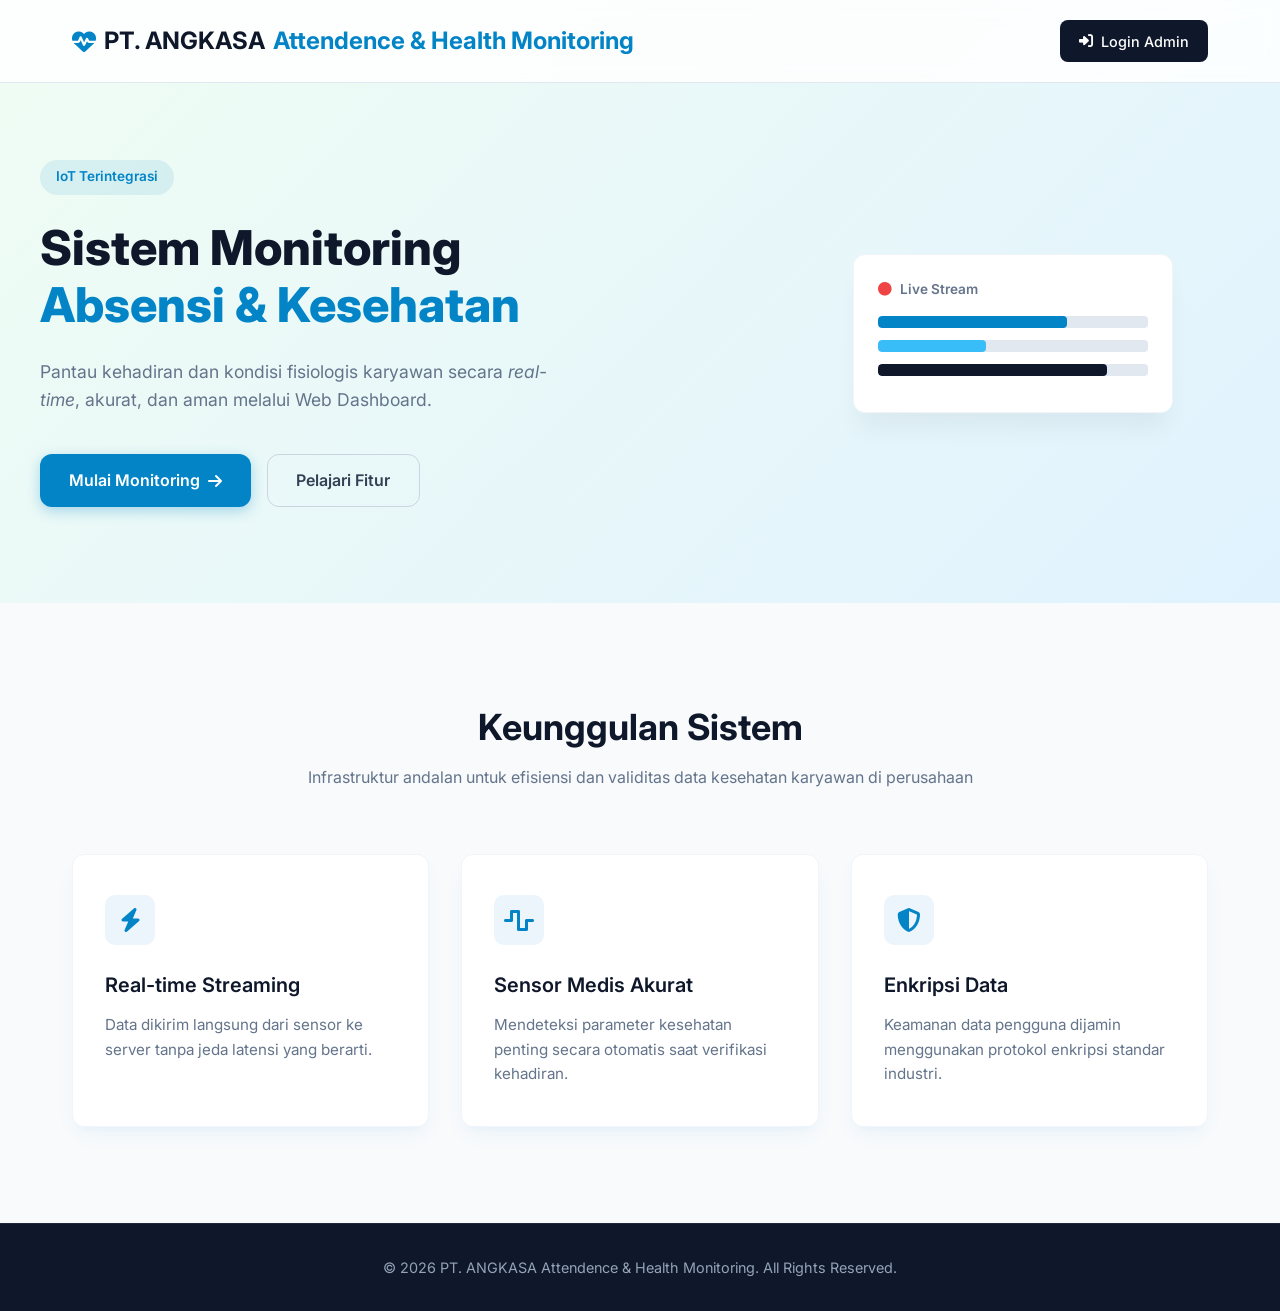
==== index.html @ 621999af "Add files via upload" ====
<!DOCTYPE html>
<html lang="id">
<head>
    <meta charset="UTF-8">
    <meta name="viewport" content="width=device-width, initial-scale=1.0">
    <title>Beranda - Sistem Monitoring Absensi & Kesehatan</title>
    <link rel="preconnect" href="https://fonts.googleapis.com">
    <link rel="preconnect" href="https://fonts.gstatic.com" crossorigin>
    <link href="https://fonts.googleapis.com/css2?family=Inter:wght@300;400;500;600;700&display=swap" rel="stylesheet">
    <link rel="stylesheet" href="https://cdnjs.cloudflare.com/ajax/libs/font-awesome/6.4.0/css/all.min.css">
    <link rel="stylesheet" href="css/styleindex.css">
</head>
<body class="landing-page">

    <nav class="navbar">
        <div class="nav-container">
            <div class="logo">
                <i class="fa-solid fa-heart-pulse"></i> PT. ANGKASA<span>Attendence & Health Monitoring</span>
            </div>
            <a href="login.html" class="btn-login-nav">
                <i class="fa-solid fa-right-to-bracket"></i> Login Admin
            </a>
        </div>
    </nav>

    <header class="hero-section">
        <div class="hero-container">
            <div class="hero-content">
                <span class="badge">IoT Terintegrasi</span>
                <h1>Sistem Monitoring <br><span class="highlight">Absensi & Kesehatan</span></h1>
                <p>Pantau kehadiran dan kondisi fisiologis karyawan secara <em>real-time</em>, akurat, dan aman melalui Web Dashboard.</p>
                
                <div class="cta-buttons">
                    <a href="login.html" class="btn-primary">Mulai Monitoring <i class="fa-solid fa-arrow-right"></i></a>
                    <a href="#fitur" class="btn-secondary">Pelajari Fitur</a>
                </div>
            </div>
            <div class="hero-visual">
                <div class="visual-card">
                    <div class="visual-header">
                        <span><i class="fa-solid fa-circle text-red"></i> Live Stream</span>
                    </div>
                    <div class="visual-body">
                        <div class="bar-chart"></div>
                        <div class="bar-chart short"></div>
                        <div class="bar-chart medium"></div>
                    </div>
                </div>
            </div>
        </div>
    </header>

    <section id="fitur" class="features-section">
        <div class="section-title">
            <h2>Keunggulan Sistem</h2>
            <p>Infrastruktur andalan untuk efisiensi dan validitas data kesehatan karyawan di perusahaan</p>
        </div>
        <div class="features-grid">
            <div class="feature-card">
                <div class="icon-box pulse">
                    <i class="fa-solid fa-bolt"></i>
                </div>
                <h3>Real-time Streaming</h3>
                <p>Data dikirim langsung dari sensor ke server tanpa jeda latensi yang berarti.</p>
            </div>
            <div class="feature-card">
                <div class="icon-box">
                    <i class="fa-solid fa-wave-square"></i>
                </div>
                <h3>Sensor Medis Akurat</h3>
                <p>Mendeteksi parameter kesehatan penting secara otomatis saat verifikasi kehadiran.</p>
            </div>
            <div class="feature-card">
                <div class="icon-box">
                    <i class="fa-solid fa-shield-halved"></i>
                </div>
                <h3>Enkripsi Data</h3>
                <p>Keamanan data pengguna dijamin menggunakan protokol enkripsi standar industri.</p>
            </div>
        </div>
    </section>

    <footer>
        <div class="footer-container">
            <p>&copy; 2026 PT. ANGKASA
Attendence & Health Monitoring. All Rights Reserved.</p>
        </div>
    </footer>

</body>
</html>
---- css/styleindex.css ----
/* --- 1. RESET & VARIABLE --- */
:root {
    --primary-color: #0284c7;     /* Biru Medis Modern */
    --primary-hover: #0369a1;
    --secondary-color: #0f172a;   /* Slate/Dark untuk Kontras */
    --text-main: #334155;
    --text-muted: #64748b;
    --bg-light: #f8fafc;
    --bg-white: #ffffff;
    --accent-color: #38bdf8;
    --border-radius: 12px;
    --transition: all 0.3s ease;
    --shadow: 0 10px 25px -5px rgba(2, 132, 199, 0.05), 0 8px 10px -6px rgba(2, 132, 199, 0.05);
}

* {
    margin: 0;
    padding: 0;
    box-sizing: border-box;
}

html {
    scroll-behavior: smooth;
}

body {
    font-family: 'Inter', sans-serif;
    color: var(--text-main);
    background-color: var(--bg-light);
    line-height: 1.6;
}

a {
    text-decoration: none;
    transition: var(--transition);
}

/* --- 2. NAVBAR --- */
.navbar {
    background-color: rgba(255, 255, 255, 0.85);
    backdrop-filter: blur(10px);
    position: fixed;
    top: 0;
    left: 0;
    width: 100%;
    z-index: 1000;
    border-bottom: 1px solid #e2e8f0;
}

.nav-container {
    max-width: 1200px;
    margin: 0 auto;
    padding: 1.25rem 2rem;
    display: flex;
    justify-content: space-between;
    align-items: center;
}

.logo {
    font-size: 1.5rem;
    font-weight: 700;
    color: var(--secondary-color);
    display: flex;
    align-items: center;
    gap: 0.5rem;
}

.logo i {
    color: var(--primary-color);
}

.logo span {
    color: var(--primary-color);
}

.btn-login-nav {
    background-color: var(--secondary-color);
    color: var(--bg-white);
    padding: 0.6rem 1.2rem;
    border-radius: 8px;
    font-weight: 500;
    font-size: 0.9rem;
    display: flex;
    align-items: center;
    gap: 0.5rem;
}

.btn-login-nav:hover {
    background-color: #1e293b;
    transform: translateY(-1px);
}

/* --- 3. HERO SECTION --- */
.hero-section {
    padding: 10rem 2rem 6rem 2rem;
    background: linear-gradient(135deg, #f0fdf4 0%, #e0f2fe 100%);
    overflow: hidden;
    position: relative;
}

.hero-container {
    max-width: 1200px;
    margin: 0 auto;
    display: grid;
    grid-template-columns: 1.2fr 0.8fr;
    gap: 4rem;
    align-items: center;
}

.badge {
    background-color: rgba(2, 132, 199, 0.1);
    color: var(--primary-color);
    padding: 0.4rem 1rem;
    border-radius: 50px;
    font-size: 0.85rem;
    font-weight: 600;
    display: inline-block;
    margin-bottom: 1.5rem;
}

.hero-content h1 {
    font-size: 3rem;
    font-weight: 800;
    line-height: 1.2;
    color: var(--secondary-color);
    margin-bottom: 1.5rem;
}

.hero-content .highlight {
    color: var(--primary-color);
}

.hero-content p {
    font-size: 1.1rem;
    color: var(--text-muted);
    margin-bottom: 2.5rem;
    max-width: 540px;
}

.cta-buttons {
    display: flex;
    gap: 1rem;
}

.btn-primary {
    background-color: var(--primary-color);
    color: var(--bg-white);
    padding: 0.8rem 1.8rem;
    border-radius: var(--border-radius);
    font-weight: 600;
    box-shadow: 0 4px 14px rgba(2, 132, 199, 0.3);
    display: flex;
    align-items: center;
    gap: 0.5rem;
}

.btn-primary:hover {
    background-color: var(--primary-hover);
    transform: translateY(-2px);
}

.btn-secondary {
    background-color: transparent;
    color: var(--text-main);
    padding: 0.8rem 1.8rem;
    border-radius: var(--border-radius);
    font-weight: 600;
    border: 1px solid #cbd5e1;
}

.btn-secondary:hover {
    background-color: rgba(255, 255, 255, 0.5);
    border-color: var(--text-main);
}

/* Ilustrasi Visual Sederhana Khas Dashboard */
.hero-visual {
    display: flex;
    justify-content: center;
}

.visual-card {
    background: var(--bg-white);
    padding: 1.5rem;
    border-radius: var(--border-radius);
    box-shadow: 0 20px 25px -5px rgba(0,0,0,0.05);
    width: 100%;
    max-width: 320px;
    border: 1px solid #f1f5f9;
}

.visual-header {
    font-size: 0.85rem;
    font-weight: 600;
    color: var(--text-muted);
    margin-bottom: 1rem;
    display: flex;
    align-items: center;
}

.text-red { color: #ef4444; margin-right: 5px; }

.bar-chart {
    height: 12px;
    background: #e2e8f0;
    border-radius: 4px;
    margin-bottom: 0.75rem;
    width: 100%;
    position: relative;
    overflow: hidden;
}
.bar-chart::after {
    content: '';
    position: absolute;
    left: 0; top: 0; bottom: 0;
    width: 70%;
    background: var(--primary-color);
    border-radius: 4px;
}
.bar-chart.short::after { width: 40%; background: var(--accent-color); }
.bar-chart.medium::after { width: 85%; background: var(--secondary-color); }

/* --- 4. FEATURES SECTION --- */
.features-section {
    max-width: 1200px;
    margin: 0 auto;
    padding: 6rem 2rem;
}

.section-title {
    text-align: center;
    margin-bottom: 4rem;
}

.section-title h2 {
    font-size: 2.25rem;
    color: var(--secondary-color);
    font-weight: 700;
    margin-bottom: 0.5rem;
}

.section-title p {
    color: var(--text-muted);
}

.features-grid {
    display: grid;
    grid-template-columns: repeat(auto-fit, minmax(300px, 1fr));
    gap: 2rem;
}

.feature-card {
    background-color: var(--bg-white);
    padding: 2.5rem 2rem;
    border-radius: var(--border-radius);
    box-shadow: var(--shadow);
    border: 1px solid #f1f5f9;
    transition: var(--transition);
}

.feature-card:hover {
    transform: translateY(-5px);
    border-color: rgba(2, 132, 199, 0.2);
}

.icon-box {
    width: 50px;
    height: 50px;
    background-color: rgba(2, 132, 199, 0.08);
    color: var(--primary-color);
    border-radius: 10px;
    display: flex;
    align-items: center;
    justify-content: center;
    font-size: 1.5rem;
    margin-bottom: 1.5rem;
}

.feature-card h3 {
    font-size: 1.25rem;
    color: var(--secondary-color);
    margin-bottom: 0.75rem;
    font-weight: 600;
}

.feature-card p {
    color: var(--text-muted);
    font-size: 0.95rem;
}

/* Animasi Pulse Halus pada Ikon Real-time */
.pulse i {
    animation: heartbeat 1.5s infinite;
}
@keyframes heartbeat {
    0% { transform: scale(1); }
    50% { transform: scale(1.1); }
    100% { transform: scale(1); }
}

/* --- 5. FOOTER --- */
footer {
    background-color: var(--secondary-color);
    color: #94a3b8;
    padding: 2rem;
    text-align: center;
    font-size: 0.9rem;
    border-top: 1px solid #1e293b;
}

/* --- 6. RESPONSIVE DESIGN --- */
@media (max-width: 968px) {
    .hero-container {
        grid-template-columns: 1fr;
        text-align: center;
        gap: 3rem;
    }
    .hero-content h1 { font-size: 2.5rem; }
    .hero-content p { margin: 0 auto 2.5rem auto; }
    .cta-buttons { justify-content: center; }
    .hero-visual { display: none; } /* Sembunyikan dekorasi di layar kecil agar ringkas */
}
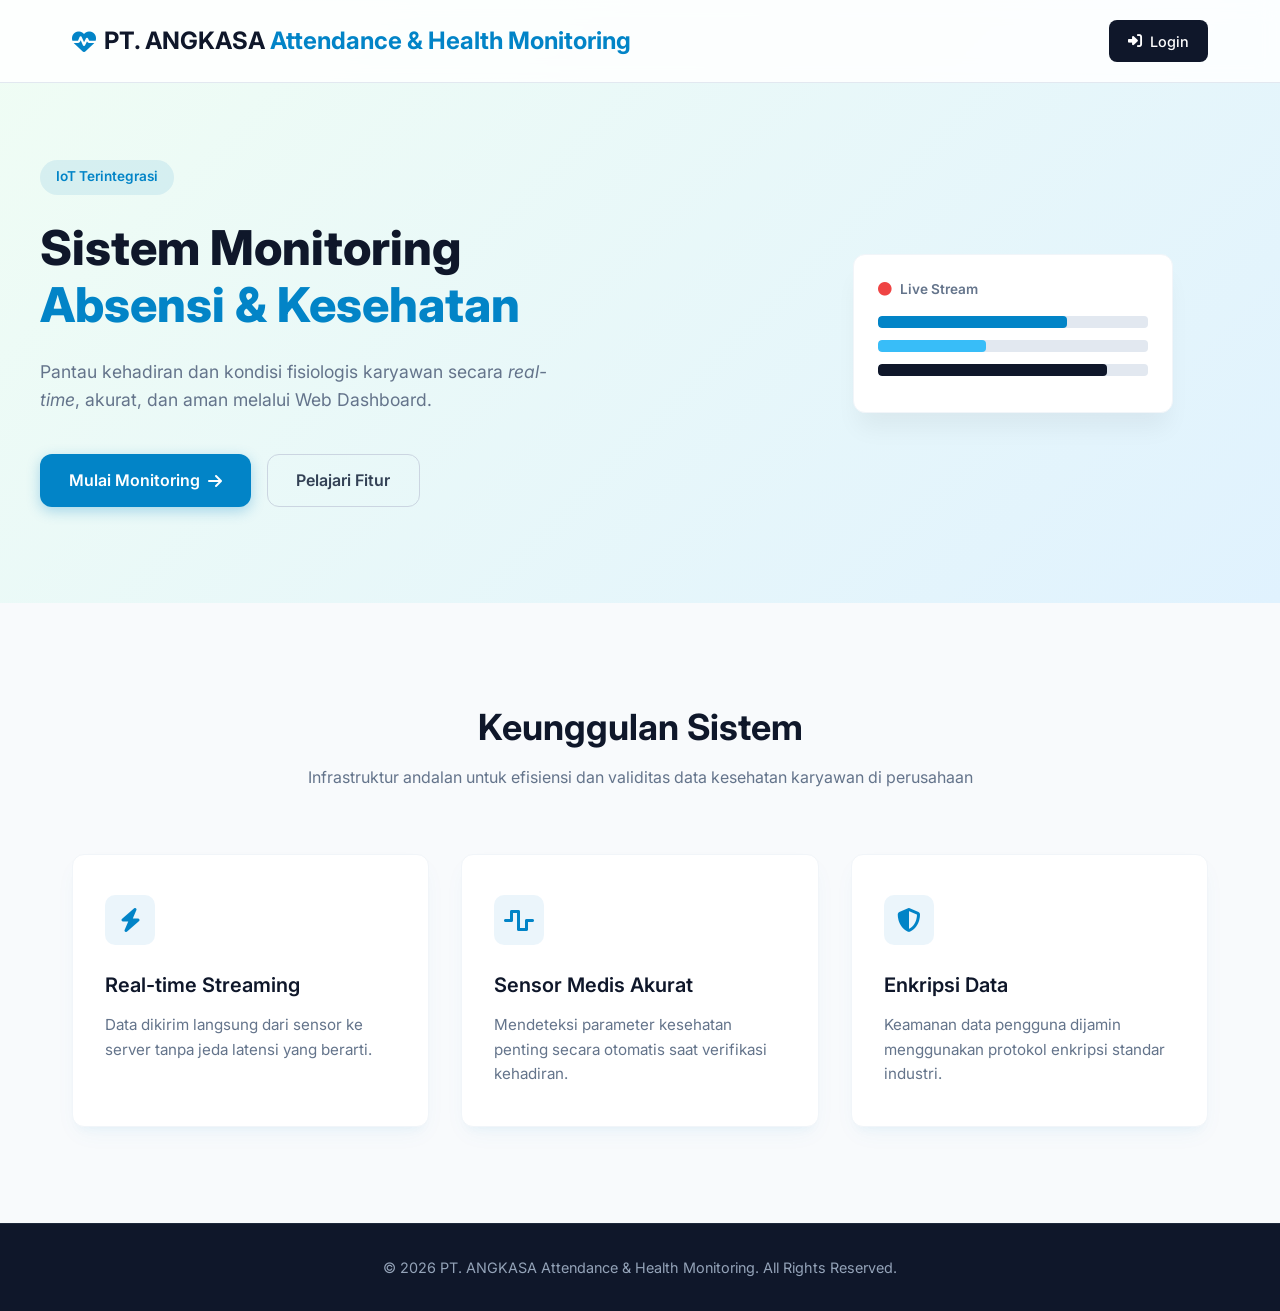
==== commit 96933bf5: "Update index.html" ====
--- a/index.html
+++ b/index.html
@@ -15,10 +15,14 @@
     <nav class="navbar">
         <div class="nav-container">
             <div class="logo">
-                <i class="fa-solid fa-heart-pulse"></i> PT. ANGKASA<span>Attendence & Health Monitoring</span>
+                <i class="fa-solid fa-heart-pulse"></i> 
+                <div class="logo-text">
+                    PT. ANGKASA
+                    <span>Attendance & Health Monitoring</span>
+                </div>
             </div>
             <a href="login.html" class="btn-login-nav">
-                <i class="fa-solid fa-right-to-bracket"></i> Login Admin
+                <i class="fa-solid fa-right-to-bracket"></i> <span>Login</span>
             </a>
         </div>
     </nav>
@@ -82,10 +86,9 @@
 
     <footer>
         <div class="footer-container">
-            <p>&copy; 2026 PT. ANGKASA
-Attendence & Health Monitoring. All Rights Reserved.</p>
+            <p>&copy; 2026 PT. ANGKASA Attendance & Health Monitoring. All Rights Reserved.</p>
         </div>
     </footer>
 
 </body>
-</html>+</html>
